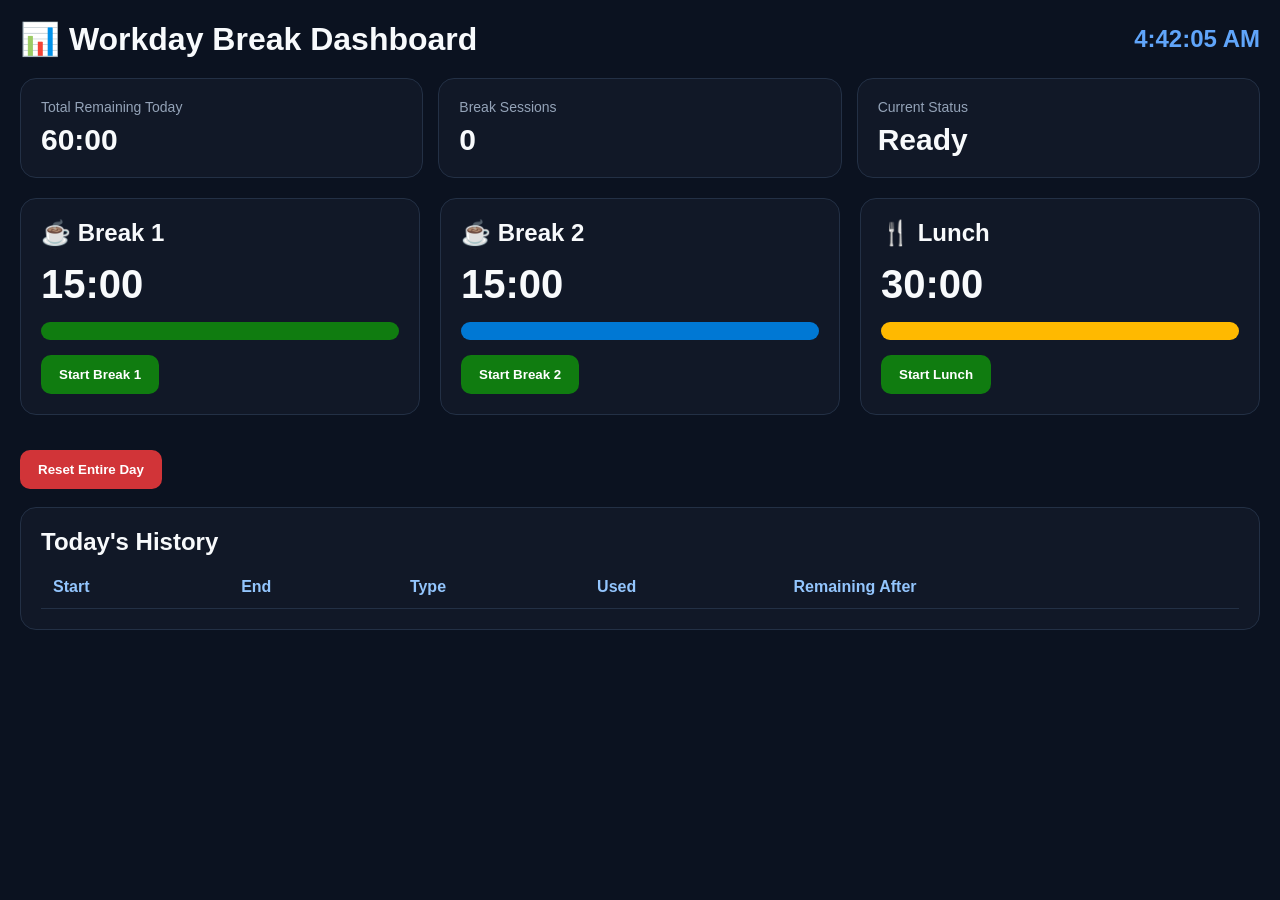
==== index.html @ 041a0f8e "Add initial Workday Break Dashboard HTML structure" ====
<!DOCTYPE html>
<html lang="en">
<head>
<meta charset="UTF-8">
<meta name="viewport" content="width=device-width, initial-scale=1.0">
<title>Workday Break Dashboard</title>
 
<style>
 
:root{
--bg:#0b1220;
--card:#111827;
--border:#233045;
--primary:#0078D4;
--success:#107C10;
--warning:#FFB900;
--danger:#D13438;
--text:#F8FAFC;
--muted:#94A3B8;
}
 
*{
margin:0;
padding:0;
box-sizing:border-box;
font-family:'Segoe UI',sans-serif;
}
 
body{
background:var(--bg);
color:var(--text);
padding:20px;
}
 
.container{
max-width:1400px;
margin:auto;
}
 
.header{
display:flex;
justify-content:space-between;
align-items:center;
margin-bottom:20px;
}
 
.clock{
font-size:24px;
font-weight:bold;
color:#60A5FA;
}
 
.cards{
display:grid;
grid-template-columns:repeat(auto-fit,minmax(250px,1fr));
gap:15px;
margin-bottom:20px;
}
 
.card{
background:var(--card);
padding:20px;
border-radius:16px;
border:1px solid var(--border);
}
 
.card-label{
font-size:14px;
color:var(--muted);
margin-bottom:8px;
}
 
.card-value{
font-size:30px;
font-weight:bold;
}
 
.break-grid{
display:grid;
grid-template-columns:repeat(auto-fit,minmax(300px,1fr));
gap:20px;
margin-bottom:20px;
}
 
.break-card{
background:var(--card);
padding:20px;
border-radius:16px;
border:1px solid var(--border);
}
 
.break-card h2{
margin-bottom:15px;
}
 
.remaining{
font-size:40px;
font-weight:bold;
margin-bottom:15px;
}
 
.progress{
height:18px;
background:#1E293B;
border-radius:999px;
overflow:hidden;
}
 
.fill{
height:100%;
transition:.5s;
}
 
.green{
background:#107C10;
}
 
.blue{
background:#0078D4;
}
 
.orange{
background:#FFB900;
}
 
button{
border:none;
padding:12px 18px;
border-radius:10px;
cursor:pointer;
font-weight:bold;
margin-top:15px;
}
 
.start-btn{
background:#107C10;
color:white;
}
 
.reset-btn{
background:#D13438;
color:white;
}
 
.history{
background:var(--card);
padding:20px;
border-radius:16px;
border:1px solid var(--border);
}
 
table{
width:100%;
border-collapse:collapse;
margin-top:10px;
}
 
th,td{
padding:12px;
text-align:left;
border-bottom:1px solid #233045;
}
 
th{
color:#93C5FD;
}
 
.modal{
position:fixed;
inset:0;
background:rgba(0,0,0,.7);
display:none;
justify-content:center;
align-items:center;
z-index:999;
}
 
.modal-box{
background:#111827;
padding:30px;
border-radius:20px;
width:400px;
text-align:center;
border:1px solid #233045;
}
 
.large-timer{
font-size:70px;
font-weight:bold;
margin:20px 0;
}
 
.stop-btn{
background:#D13438;
color:white;
}
 
.summary{
margin-top:15px;
padding:15px;
background:#13263d;
border-radius:10px;
display:none;
}
 
</style>
</head>
<body>
 
<div class="container">
 
<div class="header">
<h1>📊 Workday Break Dashboard</h1>
<div id="clock" class="clock"></div>
</div>
 
<div class="cards">
 
<div class="card">
<div class="card-label">Total Remaining Today</div>
<div class="card-value" id="totalRemaining">
60:00
</div>
</div>
 
<div class="card">
<div class="card-label">Break Sessions</div>
<div class="card-value" id="sessionCount">
0
</div>
</div>
 
<div class="card">
<div class="card-label">Current Status</div>
<div class="card-value" id="status">
Ready
</div>
</div>
 
</div>
 
<div class="break-grid">
 
<div class="break-card">
 
<h2>☕ Break 1</h2>
 
<div class="remaining" id="break1Text">
15:00
</div>
 
<div class="progress">
<div class="fill green"
id="break1Bar">
</div>
</div>
 
<button class="start-btn"
onclick="startBreak('Break 1')">
Start Break 1
</button>
 
</div>
 
<div class="break-card">
 
<h2>☕ Break 2</h2>
 
<div class="remaining" id="break2Text">
15:00
</div>
 
<div class="progress">
<div class="fill blue"
id="break2Bar">
</div>
</div>
 
<button class="start-btn"
onclick="startBreak('Break 2')">
Start Break 2
</button>
 
</div>
 
<div class="break-card">
 
<h2>🍴 Lunch</h2>
 
<div class="remaining" id="lunchText">
30:00
</div>
 
<div class="progress">
<div class="fill orange"
id="lunchBar">
</div>
</div>
 
<button class="start-btn"
onclick="startBreak('Lunch')">
Start Lunch
</button>
 
</div>
 
</div>
 
<button class="reset-btn"
onclick="resetDay()">
Reset Entire Day
</button>
 
<br><br>
 
<div class="history">
 
<h2>Today's History</h2>
 
<table>
 
<thead>
<tr>
<th>Start</th>
<th>End</th>
<th>Type</th>
<th>Used</th>
<th>Remaining After</th>
</tr>
</thead>
 
<tbody id="historyTable">
</tbody>
 
</table>
 
</div>
 
</div>
 
<div class="modal" id="breakModal">
 
<div class="modal-box">
 
<h2 id="modalTitle">
Break Active
</h2>
 
<div class="large-timer"
id="liveTimer">
00:00
</div>
 
<p>
Current Session Usage
</p>
 
<button
class="stop-btn"
onclick="stopBreak()">
Stop Break
</button>
 
<div class="summary"
id="summaryBox">
</div>
 
</div>
 
</div>
 
<script>
 
const STORAGE="WORKDAY_BREAKS_V3";
 
let state=
JSON.parse(
localStorage.getItem(STORAGE)
) || {
break1:900,
break2:900,
lunch:1800,
history:[]
};
 
let activeBreak=null;
let timer=null;
 
function save(){
localStorage.setItem(
STORAGE,
JSON.stringify(state)
);
}
 
function formatTime(sec){
 
let m=Math.floor(sec/60);
let s=sec%60;
 
return `${m}:${String(s).padStart(2,'0')}`;
 
}
 
function updateClock(){
 
document.getElementById("clock")
.innerText=
new Date().toLocaleTimeString();
 
}
 
setInterval(updateClock,1000);
updateClock();
 
function getRemaining(name){
 
if(name==="Break 1") return state.break1;
if(name==="Break 2") return state.break2;
if(name==="Lunch") return state.lunch;
 
}
 
function startBreak(name){
 
if(activeBreak){
alert("Another break is already running.");
return;
}
 
if(getRemaining(name)<=0){
alert("No allowance remaining.");
return;
}
 
activeBreak={
name:name,
start:Date.now()
};
 
document.getElementById("modalTitle")
.innerText=name;
 
document.getElementById("breakModal")
.style.display="flex";
 
timer=setInterval(()=>{
 
const used=
Math.floor(
(Date.now()-activeBreak.start)/1000
);
 
document.getElementById("liveTimer")
.innerText=
formatTime(used);
 
},1000);
 
document.getElementById("status")
.innerText=name+" Running";
 
}
 
function stopBreak(){
 
if(!activeBreak) return;
 
clearInterval(timer);
 
const used=
Math.floor(
(Date.now()-activeBreak.start)/1000
);
 
const startTime=
new Date(activeBreak.start)
.toLocaleTimeString();
 
const endTime=
new Date().toLocaleTimeString();
 
if(activeBreak.name==="Break 1"){
state.break1=
Math.max(0,state.break1-used);
}
 
if(activeBreak.name==="Break 2"){
state.break2=
Math.max(0,state.break2-used);
}
 
if(activeBreak.name==="Lunch"){
state.lunch=
Math.max(0,state.lunch-used);
}
 
const remaining=
getRemaining(activeBreak.name);
 
state.history.push({
start:startTime,
end:endTime,
type:activeBreak.name,
used:formatTime(used),
remaining:formatTime(remaining)
});
 
save();
 
document.getElementById("summaryBox")
.style.display="block";
 
document.getElementById("summaryBox")
.innerHTML=
`
✅ Break Recorded<br><br>
Used: <strong>${formatTime(used)}</strong><br>
Remaining: <strong>${formatTime(remaining)}</strong>
`;
 
setTimeout(()=>{
 
document.getElementById("breakModal")
.style.display="none";
 
document.getElementById("summaryBox")
.style.display="none";
 
},2500);
 
activeBreak=null;
 
document.getElementById("status")
.innerText="Ready";
 
render();
 
}
 
function render(){
 
document.getElementById("break1Text")
.innerText=formatTime(state.break1);
 
document.getElementById("break2Text")
.innerText=formatTime(state.break2);
 
document.getElementById("lunchText")
.innerText=formatTime(state.lunch);
 
const total=
state.break1+
state.break2+
state.lunch;
 
document.getElementById("totalRemaining")
.innerText=
formatTime(total);
 
document.getElementById("sessionCount")
.innerText=
state.history.length;
 
document.getElementById("break1Bar")
.style.width=
(state.break1/900*100)+"%";
 
document.getElementById("break2Bar")
.style.width=
(state.break2/900*100)+"%";
 
document.getElementById("lunchBar")
.style.width=
(state.lunch/1800*100)+"%";
 
const table=
document.getElementById("historyTable");
 
table.innerHTML="";
 
state.history
.slice()
.reverse()
.forEach(item=>{
 
table.innerHTML+=`
<tr>
<td>${item.start}</td>
<td>${item.end}</td>
<td>${item.type}</td>
<td>${item.used}</td>
<td>${item.remaining}</td>
</tr>
`;
 
});
 
}
 
function resetDay(){
 
if(
confirm(
"Reset all allowances and clear history?"
)
){
 
state={
break1:900,
break2:900,
lunch:1800,
history:[]
};
 
save();
render();
 
}
 
}
 
render();
 
</script>
 
</body>
</html>
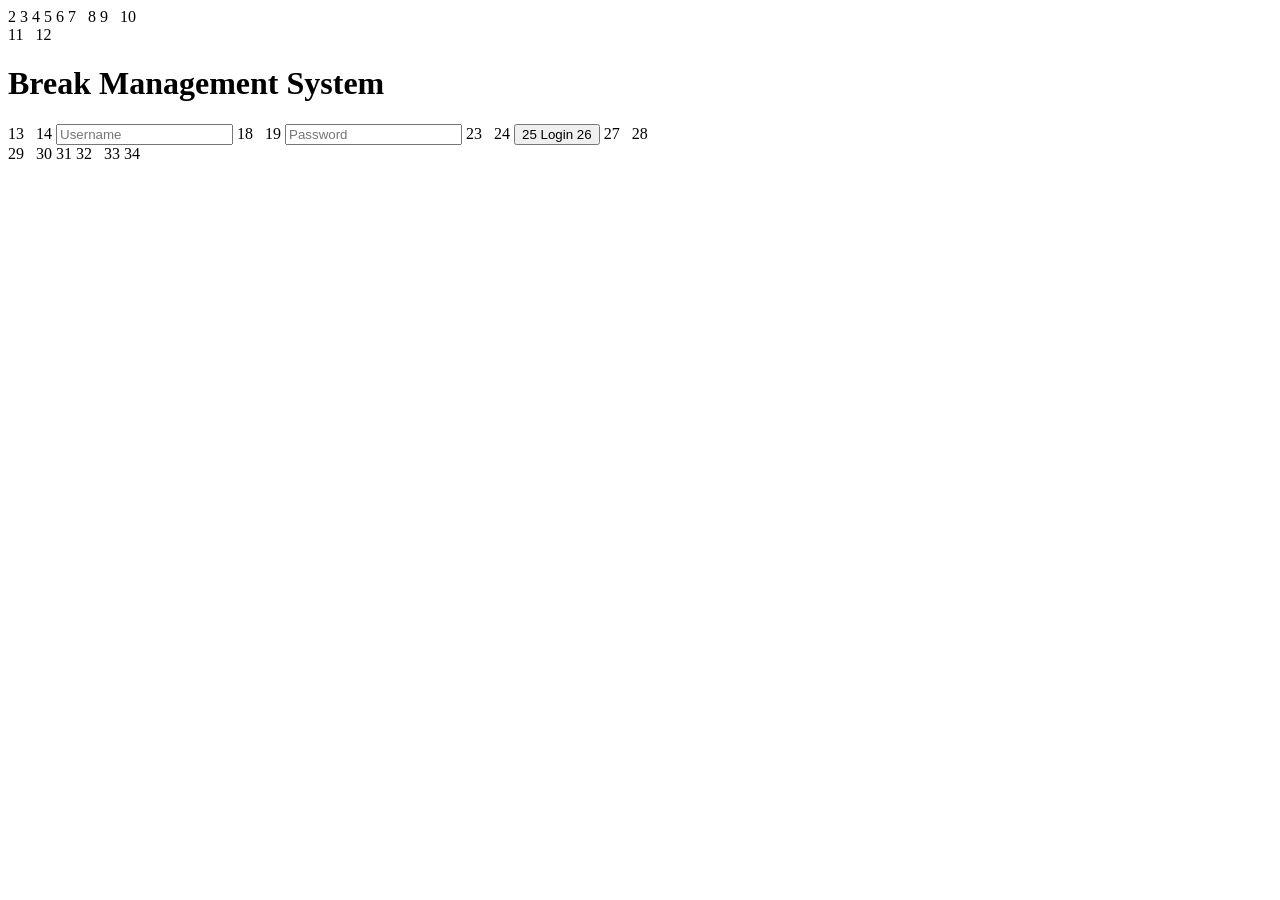
==== commit ecaa3bc8: "Refactor HTML for Break Management System" ====
--- a/index.html
+++ b/index.html
@@ -1,628 +1,67 @@
 <!DOCTYPE html>
-<html lang="en">
+2
+<html>
+3
 <head>
-<meta charset="UTF-8">
-<meta name="viewport" content="width=device-width, initial-scale=1.0">
-<title>Workday Break Dashboard</title>
- 
-<style>
- 
-:root{
---bg:#0b1220;
---card:#111827;
---border:#233045;
---primary:#0078D4;
---success:#107C10;
---warning:#FFB900;
---danger:#D13438;
---text:#F8FAFC;
---muted:#94A3B8;
-}
- 
-*{
-margin:0;
-padding:0;
-box-sizing:border-box;
-font-family:'Segoe UI',sans-serif;
-}
- 
-body{
-background:var(--bg);
-color:var(--text);
-padding:20px;
-}
- 
-.container{
-max-width:1400px;
-margin:auto;
-}
- 
-.header{
-display:flex;
-justify-content:space-between;
-align-items:center;
-margin-bottom:20px;
-}
- 
-.clock{
-font-size:24px;
-font-weight:bold;
-color:#60A5FA;
-}
- 
-.cards{
-display:grid;
-grid-template-columns:repeat(auto-fit,minmax(250px,1fr));
-gap:15px;
-margin-bottom:20px;
-}
- 
-.card{
-background:var(--card);
-padding:20px;
-border-radius:16px;
-border:1px solid var(--border);
-}
- 
-.card-label{
-font-size:14px;
-color:var(--muted);
-margin-bottom:8px;
-}
- 
-.card-value{
-font-size:30px;
-font-weight:bold;
-}
- 
-.break-grid{
-display:grid;
-grid-template-columns:repeat(auto-fit,minmax(300px,1fr));
-gap:20px;
-margin-bottom:20px;
-}
- 
-.break-card{
-background:var(--card);
-padding:20px;
-border-radius:16px;
-border:1px solid var(--border);
-}
- 
-.break-card h2{
-margin-bottom:15px;
-}
- 
-.remaining{
-font-size:40px;
-font-weight:bold;
-margin-bottom:15px;
-}
- 
-.progress{
-height:18px;
-background:#1E293B;
-border-radius:999px;
-overflow:hidden;
-}
- 
-.fill{
-height:100%;
-transition:.5s;
-}
- 
-.green{
-background:#107C10;
-}
- 
-.blue{
-background:#0078D4;
-}
- 
-.orange{
-background:#FFB900;
-}
- 
-button{
-border:none;
-padding:12px 18px;
-border-radius:10px;
-cursor:pointer;
-font-weight:bold;
-margin-top:15px;
-}
- 
-.start-btn{
-background:#107C10;
-color:white;
-}
- 
-.reset-btn{
-background:#D13438;
-color:white;
-}
- 
-.history{
-background:var(--card);
-padding:20px;
-border-radius:16px;
-border:1px solid var(--border);
-}
- 
-table{
-width:100%;
-border-collapse:collapse;
-margin-top:10px;
-}
- 
-th,td{
-padding:12px;
-text-align:left;
-border-bottom:1px solid #233045;
-}
- 
-th{
-color:#93C5FD;
-}
- 
-.modal{
-position:fixed;
-inset:0;
-background:rgba(0,0,0,.7);
-display:none;
-justify-content:center;
-align-items:center;
-z-index:999;
-}
- 
-.modal-box{
-background:#111827;
-padding:30px;
-border-radius:20px;
-width:400px;
-text-align:center;
-border:1px solid #233045;
-}
- 
-.large-timer{
-font-size:70px;
-font-weight:bold;
-margin:20px 0;
-}
- 
-.stop-btn{
-background:#D13438;
-color:white;
-}
- 
-.summary{
-margin-top:15px;
-padding:15px;
-background:#13263d;
-border-radius:10px;
-display:none;
-}
- 
-</style>
+4
+<title>Break Manager Login</title>
+5
+<link rel="stylesheet" href="css/styles.css">
+6
 </head>
+7
+ 
+8
 <body>
- 
-<div class="container">
- 
-<div class="header">
-<h1>📊 Workday Break Dashboard</h1>
-<div id="clock" class="clock"></div>
+9
+ 
+10
+<div class="login-card">
+11
+ 
+12
+<h1>Break Management System</h1>
+13
+ 
+14
+<input
+15
+type="text"
+16
+id="username"
+17
+placeholder="Username">
+18
+ 
+19
+<input
+20
+type="password"
+21
+id="password"
+22
+placeholder="Password">
+23
+ 
+24
+<button onclick="login()">
+25
+Login
+26
+</button>
+27
+ 
+28
 </div>
- 
-<div class="cards">
- 
-<div class="card">
-<div class="card-label">Total Remaining Today</div>
-<div class="card-value" id="totalRemaining">
-60:00
-</div>
-</div>
- 
-<div class="card">
-<div class="card-label">Break Sessions</div>
-<div class="card-value" id="sessionCount">
-0
-</div>
-</div>
- 
-<div class="card">
-<div class="card-label">Current Status</div>
-<div class="card-value" id="status">
-Ready
-</div>
-</div>
- 
-</div>
- 
-<div class="break-grid">
- 
-<div class="break-card">
- 
-<h2>☕ Break 1</h2>
- 
-<div class="remaining" id="break1Text">
-15:00
-</div>
- 
-<div class="progress">
-<div class="fill green"
-id="break1Bar">
-</div>
-</div>
- 
-<button class="start-btn"
-onclick="startBreak('Break 1')">
-Start Break 1
-</button>
- 
-</div>
- 
-<div class="break-card">
- 
-<h2>☕ Break 2</h2>
- 
-<div class="remaining" id="break2Text">
-15:00
-</div>
- 
-<div class="progress">
-<div class="fill blue"
-id="break2Bar">
-</div>
-</div>
- 
-<button class="start-btn"
-onclick="startBreak('Break 2')">
-Start Break 2
-</button>
- 
-</div>
- 
-<div class="break-card">
- 
-<h2>🍴 Lunch</h2>
- 
-<div class="remaining" id="lunchText">
-30:00
-</div>
- 
-<div class="progress">
-<div class="fill orange"
-id="lunchBar">
-</div>
-</div>
- 
-<button class="start-btn"
-onclick="startBreak('Lunch')">
-Start Lunch
-</button>
- 
-</div>
- 
-</div>
- 
-<button class="reset-btn"
-onclick="resetDay()">
-Reset Entire Day
-</button>
- 
-<br><br>
- 
-<div class="history">
- 
-<h2>Today's History</h2>
- 
-<table>
- 
-<thead>
-<tr>
-<th>Start</th>
-<th>End</th>
-<th>Type</th>
-<th>Used</th>
-<th>Remaining After</th>
-</tr>
-</thead>
- 
-<tbody id="historyTable">
-</tbody>
- 
-</table>
- 
-</div>
- 
-</div>
- 
-<div class="modal" id="breakModal">
- 
-<div class="modal-box">
- 
-<h2 id="modalTitle">
-Break Active
-</h2>
- 
-<div class="large-timer"
-id="liveTimer">
-00:00
-</div>
- 
-<p>
-Current Session Usage
-</p>
- 
-<button
-class="stop-btn"
-onclick="stopBreak()">
-Stop Break
-</button>
- 
-<div class="summary"
-id="summaryBox">
-</div>
- 
-</div>
- 
-</div>
- 
-<script>
- 
-const STORAGE="WORKDAY_BREAKS_V3";
- 
-let state=
-JSON.parse(
-localStorage.getItem(STORAGE)
-) || {
-break1:900,
-break2:900,
-lunch:1800,
-history:[]
-};
- 
-let activeBreak=null;
-let timer=null;
- 
-function save(){
-localStorage.setItem(
-STORAGE,
-JSON.stringify(state)
-);
-}
- 
-function formatTime(sec){
- 
-let m=Math.floor(sec/60);
-let s=sec%60;
- 
-return `${m}:${String(s).padStart(2,'0')}`;
- 
-}
- 
-function updateClock(){
- 
-document.getElementById("clock")
-.innerText=
-new Date().toLocaleTimeString();
- 
-}
- 
-setInterval(updateClock,1000);
-updateClock();
- 
-function getRemaining(name){
- 
-if(name==="Break 1") return state.break1;
-if(name==="Break 2") return state.break2;
-if(name==="Lunch") return state.lunch;
- 
-}
- 
-function startBreak(name){
- 
-if(activeBreak){
-alert("Another break is already running.");
-return;
-}
- 
-if(getRemaining(name)<=0){
-alert("No allowance remaining.");
-return;
-}
- 
-activeBreak={
-name:name,
-start:Date.now()
-};
- 
-document.getElementById("modalTitle")
-.innerText=name;
- 
-document.getElementById("breakModal")
-.style.display="flex";
- 
-timer=setInterval(()=>{
- 
-const used=
-Math.floor(
-(Date.now()-activeBreak.start)/1000
-);
- 
-document.getElementById("liveTimer")
-.innerText=
-formatTime(used);
- 
-},1000);
- 
-document.getElementById("status")
-.innerText=name+" Running";
- 
-}
- 
-function stopBreak(){
- 
-if(!activeBreak) return;
- 
-clearInterval(timer);
- 
-const used=
-Math.floor(
-(Date.now()-activeBreak.start)/1000
-);
- 
-const startTime=
-new Date(activeBreak.start)
-.toLocaleTimeString();
- 
-const endTime=
-new Date().toLocaleTimeString();
- 
-if(activeBreak.name==="Break 1"){
-state.break1=
-Math.max(0,state.break1-used);
-}
- 
-if(activeBreak.name==="Break 2"){
-state.break2=
-Math.max(0,state.break2-used);
-}
- 
-if(activeBreak.name==="Lunch"){
-state.lunch=
-Math.max(0,state.lunch-used);
-}
- 
-const remaining=
-getRemaining(activeBreak.name);
- 
-state.history.push({
-start:startTime,
-end:endTime,
-type:activeBreak.name,
-used:formatTime(used),
-remaining:formatTime(remaining)
-});
- 
-save();
- 
-document.getElementById("summaryBox")
-.style.display="block";
- 
-document.getElementById("summaryBox")
-.innerHTML=
-`
-✅ Break Recorded<br><br>
-Used: <strong>${formatTime(used)}</strong><br>
-Remaining: <strong>${formatTime(remaining)}</strong>
-`;
- 
-setTimeout(()=>{
- 
-document.getElementById("breakModal")
-.style.display="none";
- 
-document.getElementById("summaryBox")
-.style.display="none";
- 
-},2500);
- 
-activeBreak=null;
- 
-document.getElementById("status")
-.innerText="Ready";
- 
-render();
- 
-}
- 
-function render(){
- 
-document.getElementById("break1Text")
-.innerText=formatTime(state.break1);
- 
-document.getElementById("break2Text")
-.innerText=formatTime(state.break2);
- 
-document.getElementById("lunchText")
-.innerText=formatTime(state.lunch);
- 
-const total=
-state.break1+
-state.break2+
-state.lunch;
- 
-document.getElementById("totalRemaining")
-.innerText=
-formatTime(total);
- 
-document.getElementById("sessionCount")
-.innerText=
-state.history.length;
- 
-document.getElementById("break1Bar")
-.style.width=
-(state.break1/900*100)+"%";
- 
-document.getElementById("break2Bar")
-.style.width=
-(state.break2/900*100)+"%";
- 
-document.getElementById("lunchBar")
-.style.width=
-(state.lunch/1800*100)+"%";
- 
-const table=
-document.getElementById("historyTable");
- 
-table.innerHTML="";
- 
-state.history
-.slice()
-.reverse()
-.forEach(item=>{
- 
-table.innerHTML+=`
-<tr>
-<td>${item.start}</td>
-<td>${item.end}</td>
-<td>${item.type}</td>
-<td>${item.used}</td>
-<td>${item.remaining}</td>
-</tr>
-`;
- 
-});
- 
-}
- 
-function resetDay(){
- 
-if(
-confirm(
-"Reset all allowances and clear history?"
-)
-){
- 
-state={
-break1:900,
-break2:900,
-lunch:1800,
-history:[]
-};
- 
-save();
-render();
- 
-}
- 
-}
- 
-render();
- 
-</script>
- 
+29
+ 
+30
+<script src="data/config.js"></script>
+31
+<script src="js/auth.js"></script>
+32
+ 
+33
 </body>
+34
 </html>
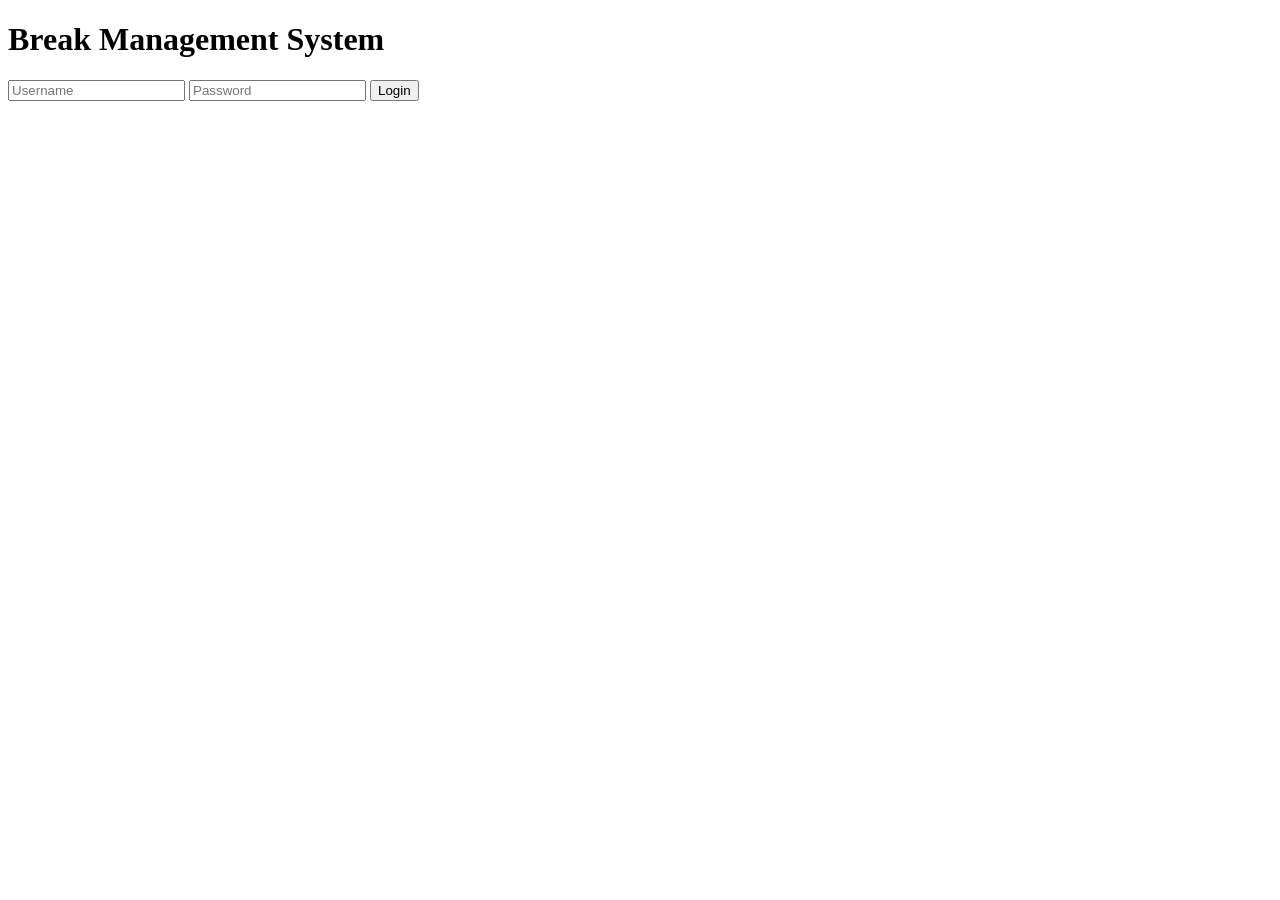
==== commit 597a1eb6: "Remove unnecessary lines from index.html" ====
--- a/index.html
+++ b/index.html
@@ -1,67 +1,34 @@
 <!DOCTYPE html>
-2
 <html>
-3
 <head>
-4
 <title>Break Manager Login</title>
-5
 <link rel="stylesheet" href="css/styles.css">
-6
 </head>
-7
- 
-8
+
 <body>
-9
- 
-10
+
 <div class="login-card">
-11
- 
-12
+
 <h1>Break Management System</h1>
-13
- 
-14
+
 <input
-15
 type="text"
-16
 id="username"
-17
 placeholder="Username">
-18
- 
-19
+
 <input
-20
 type="password"
-21
 id="password"
-22
 placeholder="Password">
-23
- 
-24
+
 <button onclick="login()">
-25
 Login
-26
 </button>
-27
- 
-28
+
 </div>
-29
- 
-30
+
 <script src="data/config.js"></script>
-31
 <script src="js/auth.js"></script>
-32
- 
-33
+
 </body>
-34
 </html>
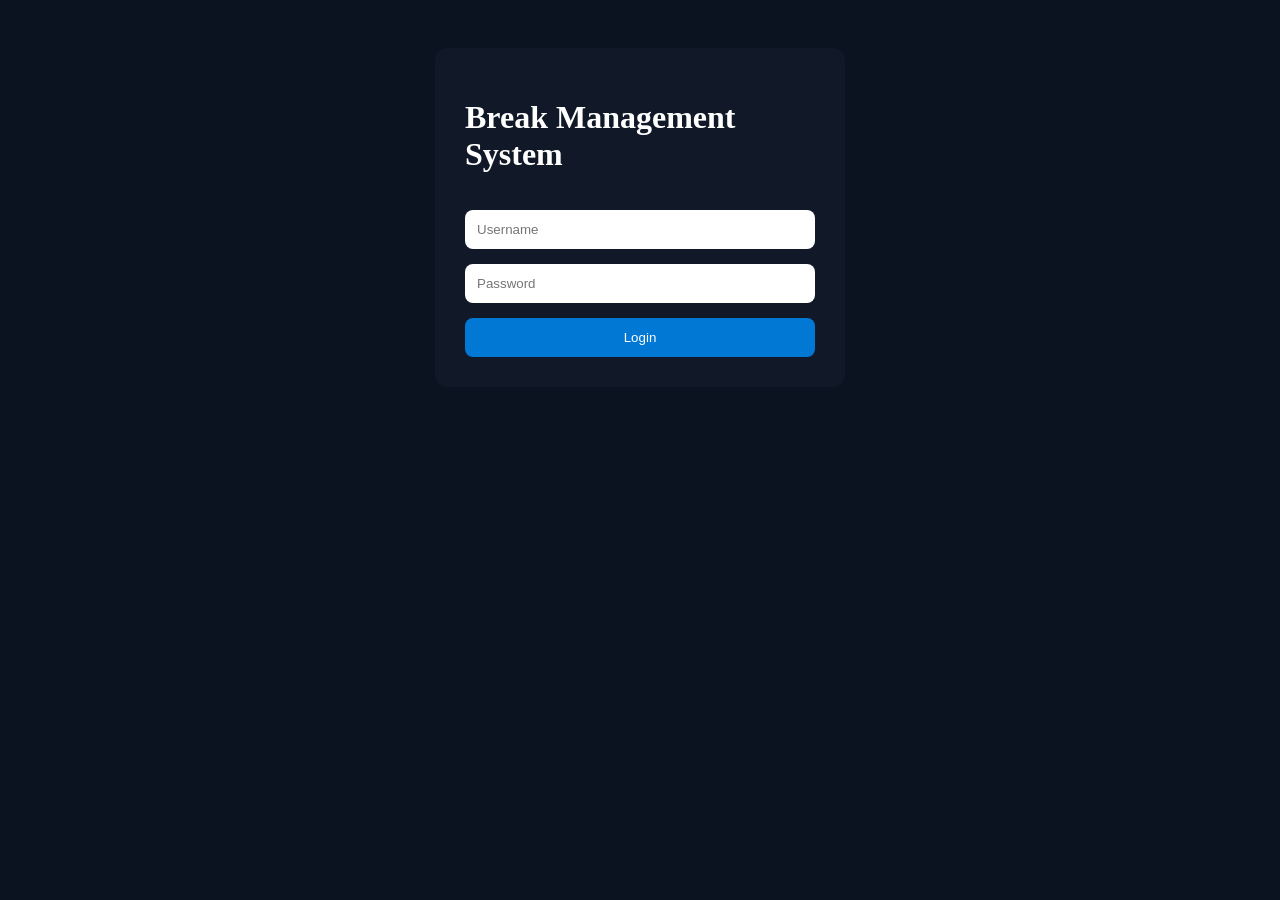
==== commit 2ebcf63d: "Change title to 'Break Management System'" ====
--- a/index.html
+++ b/index.html
@@ -1,8 +1,12 @@
 <!DOCTYPE html>
 <html>
+
 <head>
-<title>Break Manager Login</title>
+
+<title>Break Management System</title>
+
 <link rel="stylesheet" href="css/styles.css">
+
 </head>
 
 <body>
@@ -31,4 +35,5 @@
 <script src="js/auth.js"></script>
 
 </body>
+
 </html>
--- a/css/styles.css
+++ b/css/styles.css
@@ -0,0 +1,49 @@
+body{
+background:#0B1220;
+color:white;
+font-family:Segoe UI;
+padding:40px;
+}
+
+.login-card{
+
+width:350px;
+margin:auto;
+
+padding:30px;
+
+background:#111827;
+
+border-radius:12px;
+
+display:flex;
+flex-direction:column;
+gap:15px;
+
+}
+
+input{
+
+padding:12px;
+
+border:none;
+
+border-radius:8px;
+
+}
+
+button{
+
+padding:12px;
+
+background:#0078D4;
+
+color:white;
+
+border:none;
+
+border-radius:8px;
+
+cursor:pointer;
+
+}
